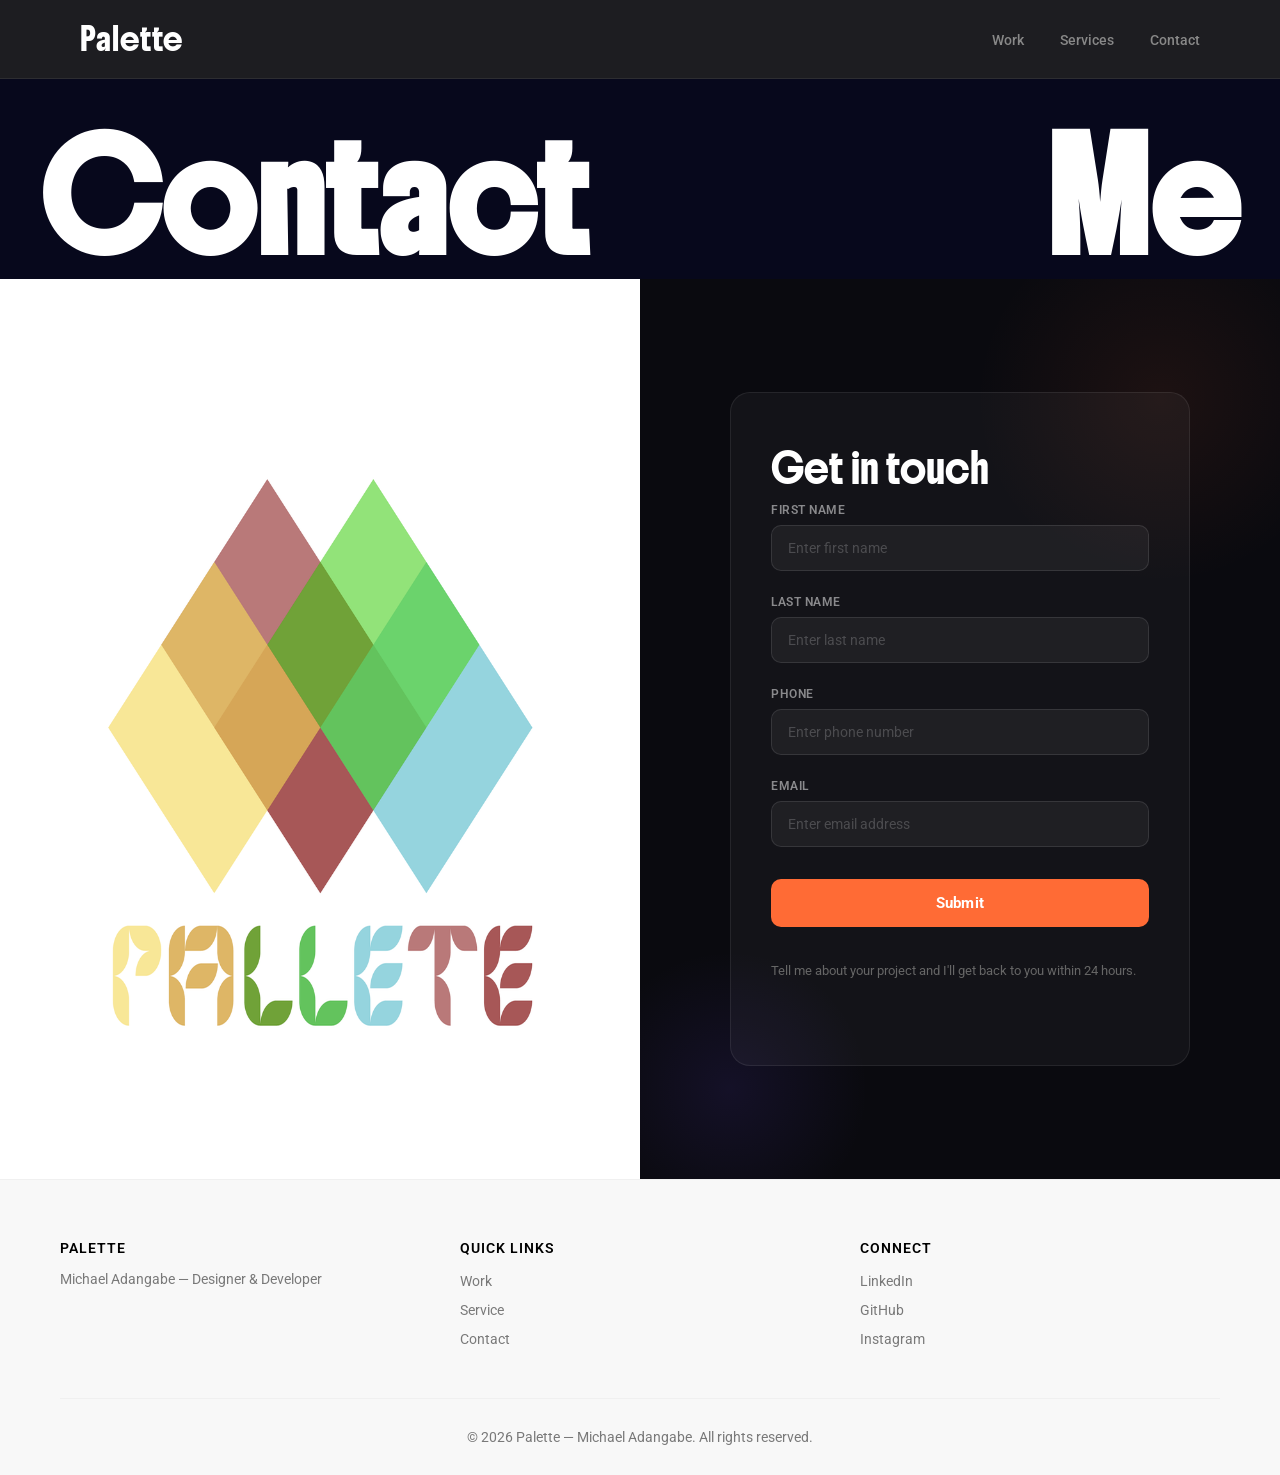
==== contact.html @ 30422c15 "web update 3" ====
<!DOCTYPE html>
<html lang="en">

<head>
    <meta charset="UTF-8">
    <meta name="viewport" content="width=device-width, initial-scale=1.0">
    <title>Contact — Palette</title>
    <meta name="description" content="Get in touch with Mick Adan (Palette) — Designer & Developer.">
    <link rel="stylesheet" href="contact.css">
    <link rel="preconnect" href="https://fonts.googleapis.com">
    <link rel="preconnect" href="https://fonts.gstatic.com" crossorigin>
    <link rel="preload" as="style"
        href="https://fonts.googleapis.com/css2?family=Boldonse&family=Roboto:ital,wght@0,100..900;1,100..900&display=swap"
        onload="this.onload=null;this.rel='stylesheet'">
        <noscript><link rel="stylesheet" href="https://fonts.googleapis.com/css2?family=Boldonse&family=Roboto:ital,wght@0,100..900;1,100..900&display=swap"></noscript>
</head>

<body>

    <!-- Navigation -->
    <nav class="navbar">
        <div class="nav-container">
            <a href="index.html" class="logo">Palette</a>

            <ul class="nav-menu" id="nav-menu">
                <li><a href="index.html">Work</a></li>
                <li><a href="service.html">Services</a></li>
                <li><a href="contact.html">Contact</a></li>
            </ul>

            <button class="nav-toggle" id="nav-toggle" aria-label="Toggle navigation menu" aria-expanded="false"
                aria-controls="nav-menu">
                <span class="bar"></span>
                <span class="bar"></span>
                <span class="bar"></span>
            </button>
        </div>
    </nav>

    <main>

    <div class="hero">
        <div>
            <h2>Contact</h2>
        </div>
        <div>
            <h2>Me</h2>
        </div>
    </div>

    <div class="parent">
        <div class="Image">
            <img src="images/pallete logo - Copy.png" alt="Palette logo" width="1000" height="714">
        </div>

        <div class="contact">

            <form name="contact" method="POST" class="fill-up-form" id="contact-form" data-netlify="true"
                netlify-honeypot="bot-field">
                <!-- Required so Netlify's build detects this form -->
                <input type="hidden" name="form-name" value="contact">

                <!-- Honeypot — hidden from real users, catches spam bots -->
                <p class="hidden-field">
                    <label>Don't fill this out if you're human: <input name="bot-field"></label>
                </p>

                <div class="fname form">
                    <label for="first-name">First name</label>
                    <input type="text" id="first-name" name="first-name" placeholder="Enter first name" required>
                </div>

                <div class="fname form">
                    <label for="last-name">Last name</label>
                    <input type="text" id="last-name" name="last-name" placeholder="Enter last name" required>
                </div>

                <div class="fname form">
                    <label for="phone">Phone</label>
                    <input type="tel" id="phone" name="phone" placeholder="Enter phone number" required>
                </div>

                <div class="fname form">
                    <label for="email">Email</label>
                    <input type="email" id="email" name="email" placeholder="Enter email address" required>
                </div>

                <button type="submit" id="submit-btn">Submit</button>

                <p class="form-message" id="form-message" role="status" aria-live="polite"></p>
            </form>

        </div>
    </div>

    </main>

    <!-- Footer -->
    <footer class="footer">
        <div class="container">
            <div class="footer-content">
                <div class="footer-section">
                    <h5>Palette</h5>
                    <p>Michael Adangabe — Designer & Developer</p>
                </div>
                <div class="footer-section">
                    <h5>Quick Links</h5>
                    <ul>
                        <li><a href="index.html">Work</a></li>
                        <li><a href="service.html">Service</a></li>
                        <li><a href="contact.html">Contact</a></li>
                    </ul>
                </div>
                <div class="footer-section">
                    <h5>Connect</h5>
                    <ul>
                        <li><a href="https://www.linkedin.com/in/michael-adangabe-973582401/" target="_blank"
                                rel="noopener noreferrer">LinkedIn</a></li>
                        <li><a href="https://github.com/michaeladan7-boot" target="_blank"
                                rel="noopener noreferrer">GitHub</a></li>
                        <li><a href="https://www.instagram.com/michael_adangabe7/" target="_blank"
                                rel="noopener noreferrer">Instagram</a></li>
                    </ul>
                </div>
            </div>
            <div class="footer-bottom">
                <p>&copy; <span id="year"></span> Palette — Michael Adangabe. All rights reserved.</p>
            </div>
        </div>
    </footer>

    <script src="script.js"></script>
</body>

</html>
---- contact.css ----
* {
    margin: 0;
    padding: 0;
    box-sizing: border-box;
}

html {
    scroll-behavior: smooth;
    overflow-x: hidden;
    width: 100%;
}

:root {
    --bg-primary: #0e0e12;
    --bg-secondary: #18181f;
    --bg-tertiary: #1c1c24;

    --orange: #cb7f38ea;
    --orange-light: #cb7f38ea;
    --orange-faint: #e7a567ea;
    --orange-border: #e9b27eea;

    --teal: #1D9E75;
    --teal-light: #5DCAA5;

    --coral: #D85A30;
    --coral-light: #F0997B;

    --text-secondary: rgb(255, 255, 255);
    --text-muted: rgba(213, 213, 213, 0.924);
    --text-black: rgb(0, 0, 0);

    --border: rgba(255, 255, 255, 0.08);
    --border-soft: rgba(255, 255, 255, 0.07);

    --cream: rgba(254, 249, 234, 0.95);

    --primary: #000000;
    --secondary: #ffffff;
    --accent: #ff6b35;
    --text-light: #797979;
    --border-light: #f0f0f0;
    --transition: all 0.3s ease;
}

body {
    min-height: 100vh;
    overflow-x: hidden;
    width: 100%;
    max-width: 100%;
    font-family: 'Inter', 'Roboto', sans-serif;
}

/* ================================
   NAVIGATION — matches main + service
   ================================ */

.navbar {
    position: sticky;
    top: 0;
    background: rgba(10, 10, 15, 0.92);
    backdrop-filter: blur(12px);
    border-bottom: 1px solid rgba(255, 255, 255, 0.07);
    z-index: 1000;
    padding: 18px 0;
}

.nav-container {
    max-width: 1200px;
    margin: 0 auto;
    padding: 0 40px;
    display: flex;
    justify-content: space-between;
    align-items: center;
    position: relative;
}

.logo {
    font-family: 'Boldonse', system-ui;
    font-size: 22px;
    color: #ffffff;
    text-decoration: none;
    letter-spacing: 1px;
}

.logo img {
    display: none;
}

.nav-menu {
    display: flex;
    list-style: none;
    gap: 36px;
}

.nav-menu a {
    text-decoration: none;
    color: #888;
    font-weight: 500;
    font-size: 14px;
    transition: var(--transition);
    position: relative;
}

.nav-menu a:hover {
    color: #fff;
}

.nav-menu a::after {
    content: '';
    position: absolute;
    bottom: -5px;
    left: 0;
    width: 0;
    height: 2px;
    background: var(--accent);
    transition: var(--transition);
}

.nav-menu a:hover::after {
    width: 100%;
}

.nav-cta {
    font-size: 13px;
    font-weight: 600;
    background: var(--accent);
    color: white;
    border: none;
    border-radius: 8px;
    padding: 9px 22px;
    cursor: pointer;
    text-decoration: none;
    transition: background 0.2s;
}

.nav-cta:hover {
    background: #ff5a20;
}

/* Hamburger toggle — hidden on desktop */
.nav-toggle {
    display: none;
    flex-direction: column;
    justify-content: center;
    gap: 5px;
    width: 32px;
    height: 32px;
    background: none;
    border: none;
    cursor: pointer;
    padding: 0;
    z-index: 1100;
}

.nav-toggle .bar {
    width: 100%;
    height: 2px;
    background: #ffffff;
    border-radius: 2px;
    transition: transform 0.3s ease, opacity 0.3s ease;
}

.nav-toggle.active .bar:nth-child(1) {
    transform: translateY(7px) rotate(45deg);
}

.nav-toggle.active .bar:nth-child(2) {
    opacity: 0;
}

.nav-toggle.active .bar:nth-child(3) {
    transform: translateY(-7px) rotate(-45deg);
}

/* ================================
   HERO
   ================================ */

.hero {
    width: 100%;
    min-height: 200px;
    display: flex;
    justify-content: space-between;
    align-items: flex-end;
    padding: 20px 40px;
    background-color: #07081c;
    backdrop-filter: blur(40px);
}

.hero h2 {
    font-size: clamp(2.5rem, 8vw, 8em);
    font-family: "Boldonse", system-ui;
    color: var(--text-secondary);
    text-transform: capitalize;
    margin-bottom: 10px;
    line-height: 1;
}

/* ================================
   PARENT SPLIT LAYOUT
   ================================ */

.parent {
    display: flex;
    min-height: 100vh;
    flex-wrap: wrap;
}

.Image {
    width: 50%;
    background-color: white;
    display: flex;
    justify-content: center;
    align-items: center;
    border-radius: 0 20px 0 0;
    overflow: hidden;
}

.Image img {
    width: 100%;
    display: block;
}

/* ================================
   CONTACT SIDE
   ================================ */

.contact {
    width: 50%;
    min-height: 100vh;
    background-color: #0a0a0f;
    display: flex;
    flex-direction: column;
    justify-content: center;
    align-items: center;
    padding: 60px 30px;
    position: relative;
    overflow: hidden;
}

.contact::before {
    content: '';
    position: absolute;
    top: -80px;
    right: -80px;
    width: 400px;
    height: 400px;
    background: radial-gradient(circle, rgba(255, 107, 53, 0.08) 0%, transparent 65%);
    pointer-events: none;
}

.contact::after {
    content: '';
    position: absolute;
    bottom: -60px;
    left: -60px;
    width: 300px;
    height: 300px;
    background: radial-gradient(circle, rgba(111, 76, 255, 0.1) 0%, transparent 65%);
    pointer-events: none;
}

/* ================================
   FORM
   ================================ */

.fill-up-form {
    width: 100%;
    max-width: 460px;
    display: flex;
    flex-direction: column;
    gap: 0;
    padding: 48px 40px;
    border-radius: 20px;
    background: rgba(255, 255, 255, 0.04);
    border: 1px solid rgba(255, 255, 255, 0.08);
    position: relative;
    z-index: 1;
}

.fill-up-form::before {
    content: 'Get in touch';
    display: block;
    font-family: 'Boldonse', system-ui;
    font-size: 28px;
    color: #ffffff;
    margin-bottom: 8px;
}

.fill-up-form::after {
    content: "Tell me about your project and I'll get back to you within 24 hours.";
    display: block;
    font-size: 13px;
    color: #666;
    line-height: 1.6;
    margin-bottom: 36px;
}

/* Honeypot field — invisible to real users, catches spam bots */
.hidden-field {
    position: absolute;
    left: -9999px;
    width: 1px;
    height: 1px;
    overflow: hidden;
}

.fname {
    display: flex;
    flex-direction: column;
    margin-bottom: 24px;
}

.fname label {
    display: block;
    font-weight: 600;
    font-size: 12px;
    margin-bottom: 8px;
    color: rgba(255, 255, 255, 0.5);
    font-family: 'Inter', 'Roboto', sans-serif;
    letter-spacing: 0.5px;
    text-transform: uppercase;
}

.fname input {
    width: 100%;
    padding: 14px 16px;
    background-color: rgba(255, 255, 255, 0.05);
    border: 1px solid rgba(255, 255, 255, 0.1);
    border-radius: 10px;
    font-size: 14px;
    font-family: 'Inter', 'Roboto', sans-serif;
    color: #ffffff;
    transition: border-color 0.2s ease, background-color 0.2s ease, box-shadow 0.2s ease;
}

.fname input::placeholder {
    color: rgba(255, 255, 255, 0.2);
}

.fname input:focus {
    outline: none;
    border-color: rgba(255, 107, 53, 0.6);
    background-color: rgba(255, 107, 53, 0.05);
    box-shadow: 0 0 0 3px rgba(255, 107, 53, 0.1);
}

.fname input:invalid:not(:placeholder-shown) {
    border-color: rgba(216, 90, 48, 0.6);
}

.fill-up-form button[type="submit"] {
    border: none;
    padding: 15px 28px;
    font-size: 15px;
    border-radius: 10px;
    cursor: pointer;
    transition: all 0.3s ease;
    background: var(--accent);
    color: white;
    font-weight: 700;
    font-family: 'Inter', 'Roboto', sans-serif;
    margin-top: 8px;
    width: 100%;
    letter-spacing: 0.3px;
}

.fill-up-form button[type="submit"]:hover {
    background: #ff5a20;
    transform: translateY(-2px);
    box-shadow: 0 8px 24px rgba(255, 107, 53, 0.3);
}

.fill-up-form button[type="submit"]:active {
    transform: translateY(0);
}

.fill-up-form button[type="submit"]:disabled {
    opacity: 0.6;
    cursor: not-allowed;
    transform: none;
    box-shadow: none;
}

.form-message {
    margin-top: 16px;
    font-size: 13px;
    text-align: center;
    line-height: 1.6;
    min-height: 18px;
}

.form-message.success {
    color: var(--teal-light);
}

.form-message.error {
    color: var(--coral-light);
}

/* ================================
   FOOTER — matches main + service
   ================================ */

.footer {
    background: #f8f8f8;
    padding: 60px 20px 30px;
    border-top: 1px solid var(--border-light);
}

.container {
    max-width: 1200px;
    margin: 0 auto;
    padding: 0 20px;
}

.footer-content {
    display: grid;
    grid-template-columns: repeat(auto-fit, minmax(200px, 1fr));
    gap: 40px;
    margin-bottom: 40px;
}

.footer-section h5 {
    font-size: 14px;
    font-weight: 600;
    color: var(--primary);
    text-transform: uppercase;
    margin-bottom: 15px;
    letter-spacing: 1px;
}

.footer-section p {
    color: var(--text-light);
    font-size: 14px;
}

.footer-section ul {
    list-style: none;
}

.footer-section ul li {
    margin-bottom: 10px;
}

.footer-section a {
    color: var(--text-light);
    text-decoration: none;
    font-size: 14px;
    transition: var(--transition);
}

.footer-section a:hover {
    color: var(--accent);
}

.footer-bottom {
    text-align: center;
    padding-top: 30px;
    border-top: 1px solid var(--border-light);
    color: var(--text-light);
    font-size: 14px;
}

/* ================================
   RESPONSIVE
   ================================ */

@media (max-width: 900px) {
    .contact {
        padding: 50px 24px;
    }

    .hero {
        padding: 20px 24px;
    }
}

@media (max-width: 768px) {
    .nav-toggle {
        display: flex;
    }

    .nav-menu {
        position: fixed;
        top: 0;
        right: -100%;
        height: 100vh;
        width: min(78vw, 320px);
        background: rgba(10, 10, 15, 0.98);
        backdrop-filter: blur(12px);
        flex-direction: column;
        justify-content: center;
        align-items: flex-start;
        gap: 28px;
        padding: 40px;
        transition: right 0.35s ease;
        z-index: 1050;
    }

    .nav-menu.active {
        right: 0;
    }

    .nav-menu a {
        font-size: 18px;
    }

    .nav-overlay {
        display: none;
        position: fixed;
        inset: 0;
        background: rgba(0, 0, 0, 0.5);
        z-index: 1040;
    }

    .nav-overlay.active {
        display: block;
    }

    .parent {
        flex-direction: column;
    }

    .Image,
    .contact {
        width: 100%;
    }

    .Image {
        height: 260px;
    }

    .Image img {
        height: 100%;
        object-fit: contain;
        padding: 30px;
    }

    .contact {
        min-height: auto;
        padding: 40px 20px 60px;
    }

    .fill-up-form {
        padding: 32px 24px;
    }

    .hero {
        flex-direction: column;
        align-items: flex-start;
    }
}

@media (max-width: 480px) {
    .fill-up-form::before {
        font-size: 22px;
    }

    .fname input {
        font-size: 16px;
    }

    .nav-container {
        padding: 0 20px;
    }

    .logo {
        font-size: 18px;
    }

    .Image {
        height: 200px;
    }
}

@media (prefers-reduced-motion: reduce) {
    * {
        animation-duration: 0.01ms !important;
        animation-iteration-count: 1 !important;
        transition-duration: 0.01ms !important;
        scroll-behavior: auto !important;
    }
}
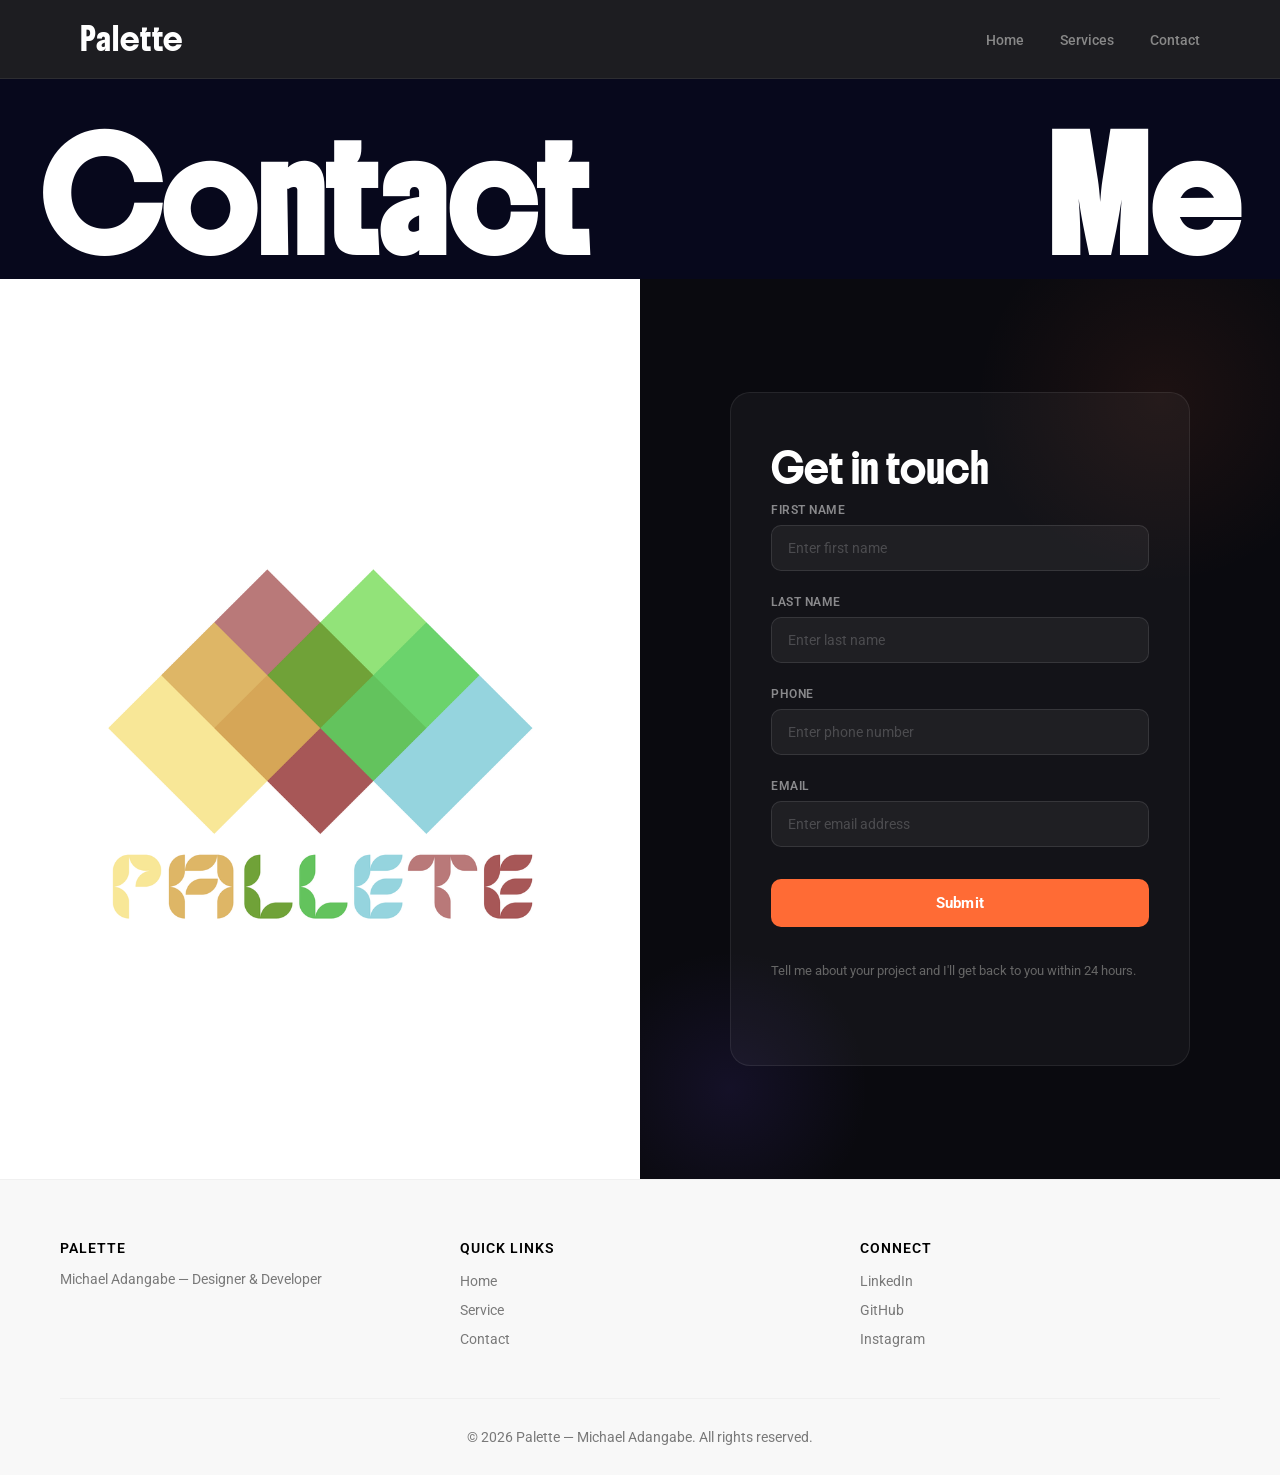
==== commit 41a9f0f3: "Update" ====
--- a/contact.html
+++ b/contact.html
@@ -23,7 +23,7 @@
             <a href="index.html" class="logo">Palette</a>
 
             <ul class="nav-menu" id="nav-menu">
-                <li><a href="index.html">Work</a></li>
+                <li><a href="index.html">Home</a></li>
                 <li><a href="service.html">Services</a></li>
                 <li><a href="contact.html">Contact</a></li>
             </ul>
@@ -50,7 +50,7 @@
 
     <div class="parent">
         <div class="Image">
-            <img src="images/pallete logo - Copy.png" alt="Palette logo" width="1000" height="714">
+            <img src="images/pallete logo - Copy.png" alt="Palette logo">
         </div>
 
         <div class="contact">
@@ -106,7 +106,7 @@
                 <div class="footer-section">
                     <h5>Quick Links</h5>
                     <ul>
-                        <li><a href="index.html">Work</a></li>
+                        <li><a href="index.html">Home</a></li>
                         <li><a href="service.html">Service</a></li>
                         <li><a href="contact.html">Contact</a></li>
                     </ul>
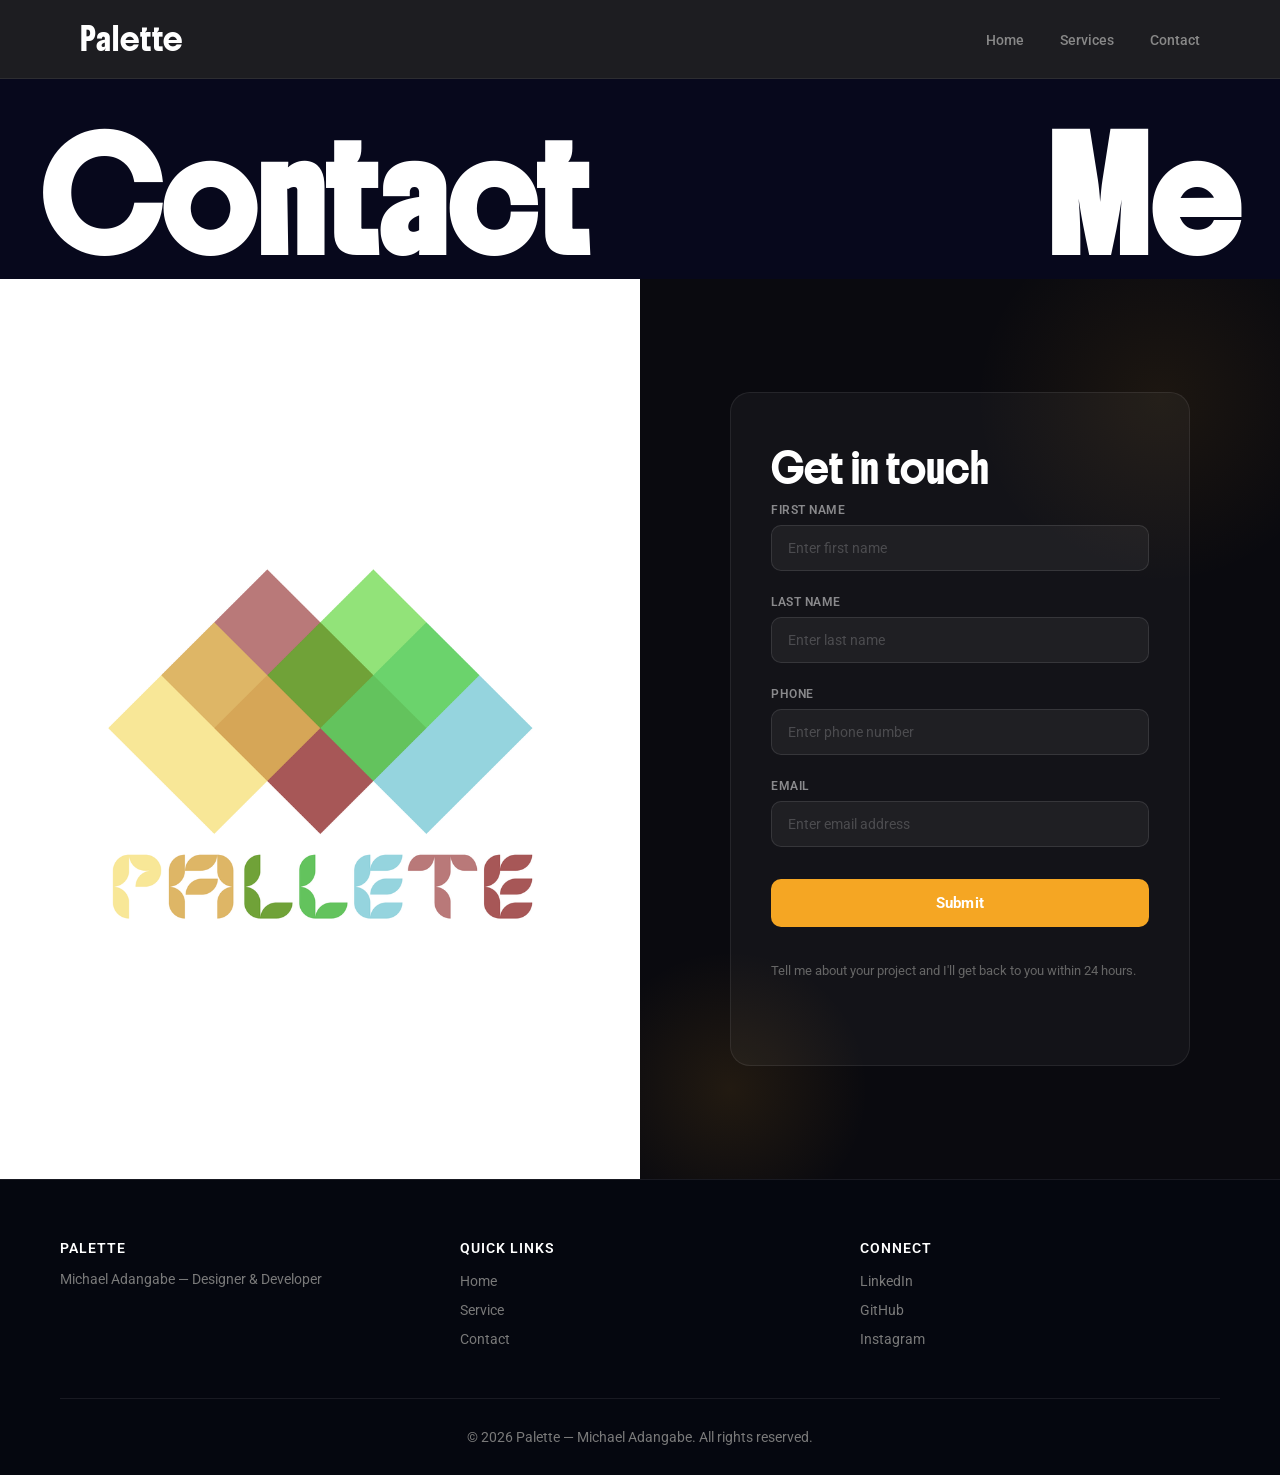
==== commit 7afe46e5: "Change Update" ====
--- a/contact.html
+++ b/contact.html
@@ -7,6 +7,7 @@
     <title>Contact — Palette</title>
     <meta name="description" content="Get in touch with Mick Adan (Palette) — Designer & Developer.">
     <link rel="stylesheet" href="contact.css">
+    <link rel="stylesheet" href="animations.css">
     <link rel="preconnect" href="https://fonts.googleapis.com">
     <link rel="preconnect" href="https://fonts.gstatic.com" crossorigin>
     <link rel="preload" as="style"
@@ -41,19 +42,19 @@
 
     <div class="hero">
         <div>
-            <h2>Contact</h2>
+            <h2 class="load-in load-d1">Contact</h2>
         </div>
         <div>
-            <h2>Me</h2>
+            <h2 class="load-in load-d2">Me</h2>
         </div>
     </div>
 
     <div class="parent">
-        <div class="Image">
+        <div class="Image reveal">
             <img src="images/pallete logo - Copy.png" alt="Palette logo">
         </div>
 
-        <div class="contact">
+        <div class="contact reveal reveal-d1">
 
             <form name="contact" method="POST" class="fill-up-form" id="contact-form" data-netlify="true"
                 netlify-honeypot="bot-field">
--- a/contact.css
+++ b/contact.css
@@ -37,7 +37,8 @@
 
     --primary: #000000;
     --secondary: #ffffff;
-    --accent: #ff6b35;
+    --accent: #f5a623;
+    --accent-light: #ffc857;
     --text-light: #797979;
     --border-light: #f0f0f0;
     --transition: all 0.3s ease;
@@ -135,7 +136,7 @@
 }
 
 .nav-cta:hover {
-    background: #ff5a20;
+    background: #e8940f;
 }
 
 /* Hamburger toggle — hidden on desktop */
@@ -246,7 +247,7 @@
     right: -80px;
     width: 400px;
     height: 400px;
-    background: radial-gradient(circle, rgba(255, 107, 53, 0.08) 0%, transparent 65%);
+    background: radial-gradient(circle, rgba(245, 166, 35, 0.08) 0%, transparent 65%);
     pointer-events: none;
 }
 
@@ -257,7 +258,7 @@
     left: -60px;
     width: 300px;
     height: 300px;
-    background: radial-gradient(circle, rgba(111, 76, 255, 0.1) 0%, transparent 65%);
+    background: radial-gradient(circle, rgba(245, 166, 35, 0.1) 0%, transparent 65%);
     pointer-events: none;
 }
 
@@ -341,9 +342,9 @@
 
 .fname input:focus {
     outline: none;
-    border-color: rgba(255, 107, 53, 0.6);
-    background-color: rgba(255, 107, 53, 0.05);
-    box-shadow: 0 0 0 3px rgba(255, 107, 53, 0.1);
+    border-color: rgba(245, 166, 35, 0.6);
+    background-color: rgba(245, 166, 35, 0.05);
+    box-shadow: 0 0 0 3px rgba(245, 166, 35, 0.1);
 }
 
 .fname input:invalid:not(:placeholder-shown) {
@@ -367,9 +368,9 @@
 }
 
 .fill-up-form button[type="submit"]:hover {
-    background: #ff5a20;
+    background: #e8940f;
     transform: translateY(-2px);
-    box-shadow: 0 8px 24px rgba(255, 107, 53, 0.3);
+    box-shadow: 0 8px 24px rgba(245, 166, 35, 0.3);
 }
 
 .fill-up-form button[type="submit"]:active {
@@ -404,9 +405,9 @@
    ================================ */
 
 .footer {
-    background: #f8f8f8;
+    background: #05070f;
     padding: 60px 20px 30px;
-    border-top: 1px solid var(--border-light);
+    border-top: 1px solid rgba(255, 255, 255, 0.08);
 }
 
 .container {
@@ -425,7 +426,7 @@
 .footer-section h5 {
     font-size: 14px;
     font-weight: 600;
-    color: var(--primary);
+    color: #ffffff;
     text-transform: uppercase;
     margin-bottom: 15px;
     letter-spacing: 1px;
@@ -458,7 +459,7 @@
 .footer-bottom {
     text-align: center;
     padding-top: 30px;
-    border-top: 1px solid var(--border-light);
+    border-top: 1px solid rgba(255, 255, 255, 0.08);
     color: var(--text-light);
     font-size: 14px;
 }
--- a/animations.css
+++ b/animations.css
@@ -0,0 +1,66 @@
+/* ================================
+   PALETTE — SHARED ANIMATIONS
+   Linked on every page. Keeps the
+   fade-up + hover motion language
+   consistent site-wide.
+   ================================ */
+
+/* ---------- Scroll fade-up ---------- */
+.reveal {
+    opacity: 0;
+    transform: translateY(28px);
+    transition: opacity .7s cubic-bezier(.16, 1, .3, 1),
+                transform .7s cubic-bezier(.16, 1, .3, 1),
+                border-color .3s ease,
+                box-shadow .3s ease,
+                background .3s ease,
+                background-color .3s ease;
+}
+
+.reveal.in-view {
+    opacity: 1;
+    transform: translateY(0);
+}
+
+/* Stagger helpers — add alongside .reveal so grouped items
+   (cards, grid items) don't all fade in at the exact same instant */
+.reveal-d1 { transition-delay: .08s; }
+.reveal-d2 { transition-delay: .16s; }
+.reveal-d3 { transition-delay: .24s; }
+.reveal-d4 { transition-delay: .32s; }
+.reveal-d5 { transition-delay: .40s; }
+.reveal-d6 { transition-delay: .48s; }
+
+/* ---------- Page-load intro (hero content) ---------- */
+@keyframes fade-up-in {
+    from { opacity: 0; transform: translateY(22px); }
+    to   { opacity: 1; transform: translateY(0); }
+}
+
+.load-in {
+    animation: fade-up-in .8s cubic-bezier(.16, 1, .3, 1) both;
+}
+
+.load-d1 { animation-delay: .1s; }
+.load-d2 { animation-delay: .22s; }
+.load-d3 { animation-delay: .34s; }
+.load-d4 { animation-delay: .46s; }
+
+/* ---------- Gentle idle float, used by hero visual + badges ---------- */
+@keyframes float-bob {
+    0%, 100% { transform: translateY(0); }
+    50%      { transform: translateY(-10px); }
+}
+
+.float {
+    animation: float-bob 5s ease-in-out infinite;
+}
+
+@media (prefers-reduced-motion: reduce) {
+    .reveal, .load-in, .float {
+        animation: none !important;
+        transition: none !important;
+        opacity: 1 !important;
+        transform: none !important;
+    }
+}
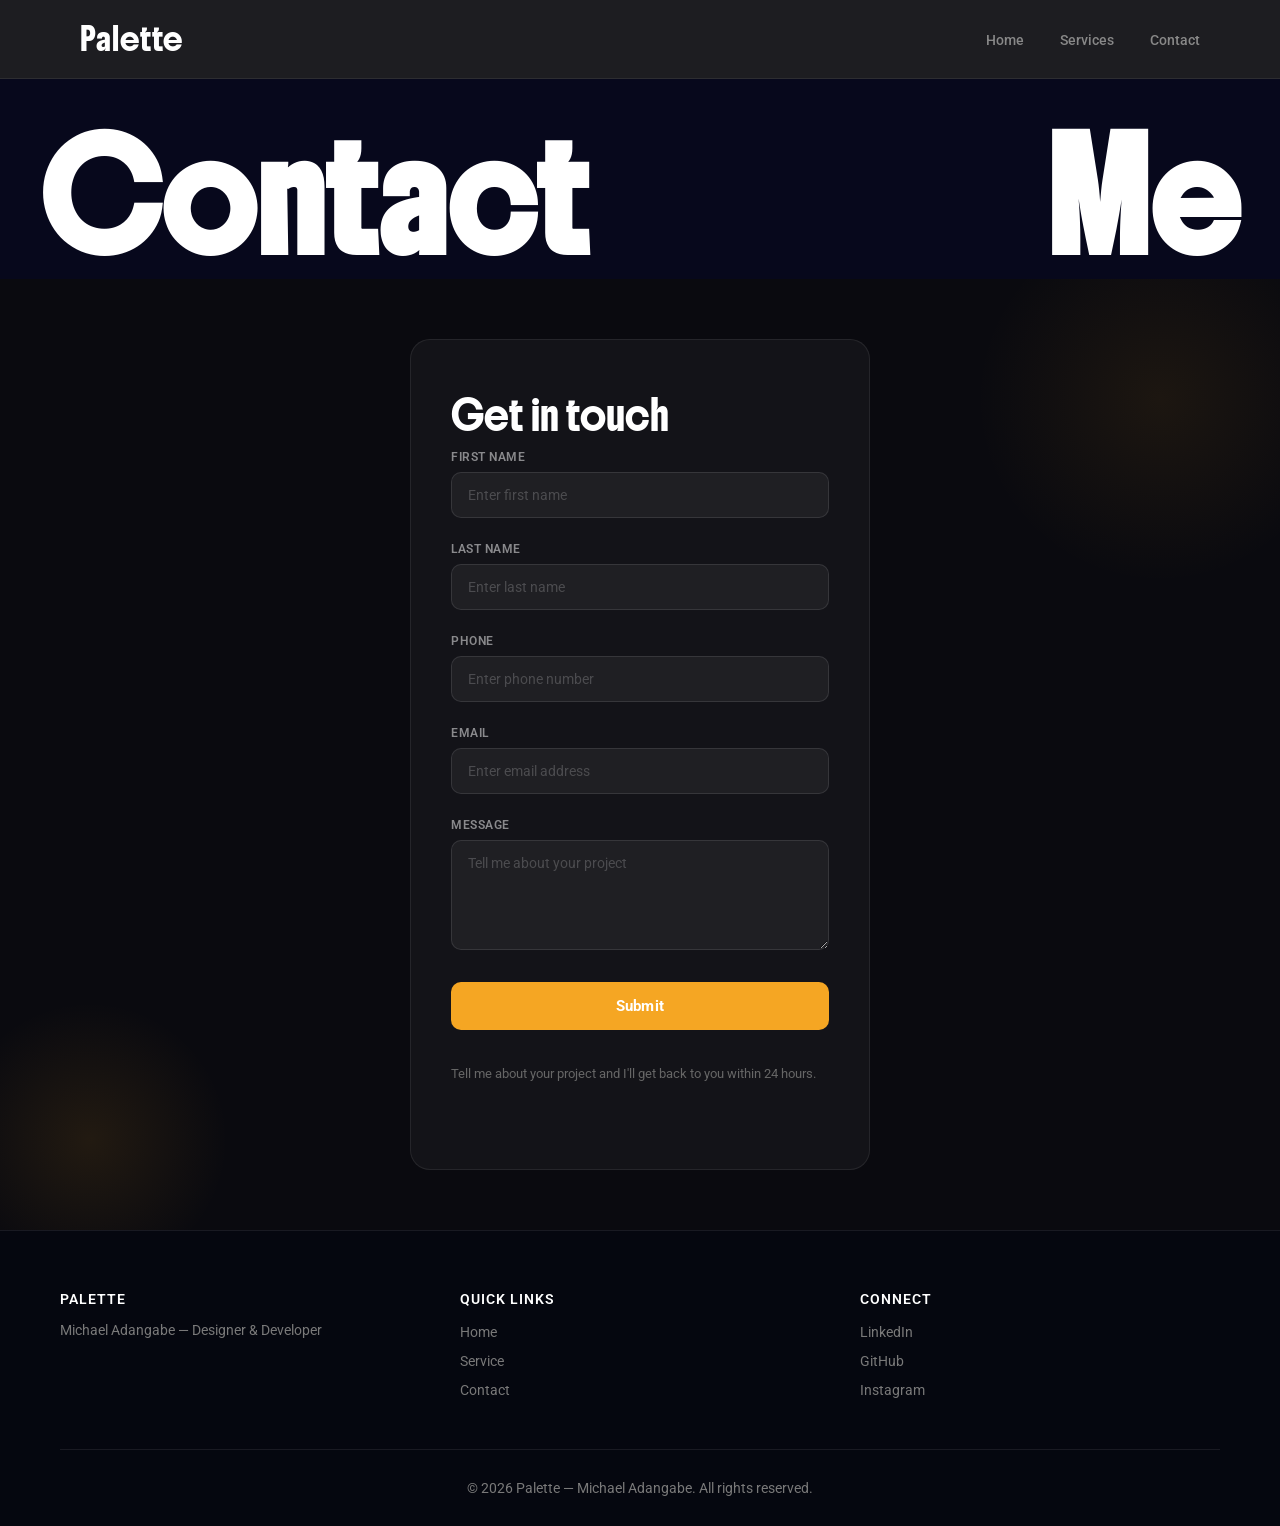
==== commit 7e629fd5: "first web deploy update" ====
--- a/contact.html
+++ b/contact.html
@@ -50,10 +50,6 @@
     </div>
 
     <div class="parent">
-        <div class="Image reveal">
-            <img src="images/pallete logo - Copy.png" alt="Palette logo">
-        </div>
-
         <div class="contact reveal reveal-d1">
 
             <form name="contact" method="POST" class="fill-up-form" id="contact-form" data-netlify="true"
@@ -84,6 +80,11 @@
                 <div class="fname form">
                     <label for="email">Email</label>
                     <input type="email" id="email" name="email" placeholder="Enter email address" required>
+                </div>
+
+                <div class="fname form">
+                    <label for="message">Message</label>
+                    <textarea id="message" name="message" placeholder="Tell me about your project" rows="5" required></textarea>
                 </div>
 
                 <button type="submit" id="submit-btn">Submit</button>
--- a/contact.css
+++ b/contact.css
@@ -208,27 +208,12 @@
     flex-wrap: wrap;
 }
 
-.Image {
-    width: 50%;
-    background-color: white;
-    display: flex;
-    justify-content: center;
-    align-items: center;
-    border-radius: 0 20px 0 0;
-    overflow: hidden;
-}
-
-.Image img {
-    width: 100%;
-    display: block;
-}
-
 /* ================================
    CONTACT SIDE
    ================================ */
 
 .contact {
-    width: 50%;
+    width: 100%;
     min-height: 100vh;
     background-color: #0a0a0f;
     display: flex;
@@ -324,7 +309,8 @@
     text-transform: uppercase;
 }
 
-.fname input {
+.fname input,
+.fname textarea {
     width: 100%;
     padding: 14px 16px;
     background-color: rgba(255, 255, 255, 0.05);
@@ -334,20 +320,24 @@
     font-family: 'Inter', 'Roboto', sans-serif;
     color: #ffffff;
     transition: border-color 0.2s ease, background-color 0.2s ease, box-shadow 0.2s ease;
-}
-
-.fname input::placeholder {
+    resize: vertical;
+}
+
+.fname input::placeholder,
+.fname textarea::placeholder {
     color: rgba(255, 255, 255, 0.2);
 }
 
-.fname input:focus {
+.fname input:focus,
+.fname textarea:focus {
     outline: none;
     border-color: rgba(245, 166, 35, 0.6);
     background-color: rgba(245, 166, 35, 0.05);
     box-shadow: 0 0 0 3px rgba(245, 166, 35, 0.1);
 }
 
-.fname input:invalid:not(:placeholder-shown) {
+.fname input:invalid:not(:placeholder-shown),
+.fname textarea:invalid:not(:placeholder-shown) {
     border-color: rgba(216, 90, 48, 0.6);
 }
 
@@ -524,20 +514,6 @@
         flex-direction: column;
     }
 
-    .Image,
-    .contact {
-        width: 100%;
-    }
-
-    .Image {
-        height: 260px;
-    }
-
-    .Image img {
-        height: 100%;
-        object-fit: contain;
-        padding: 30px;
-    }
 
     .contact {
         min-height: auto;
@@ -569,10 +545,6 @@
 
     .logo {
         font-size: 18px;
-    }
-
-    .Image {
-        height: 200px;
     }
 }
 
@@ -583,4 +555,4 @@
         transition-duration: 0.01ms !important;
         scroll-behavior: auto !important;
     }
-}+}
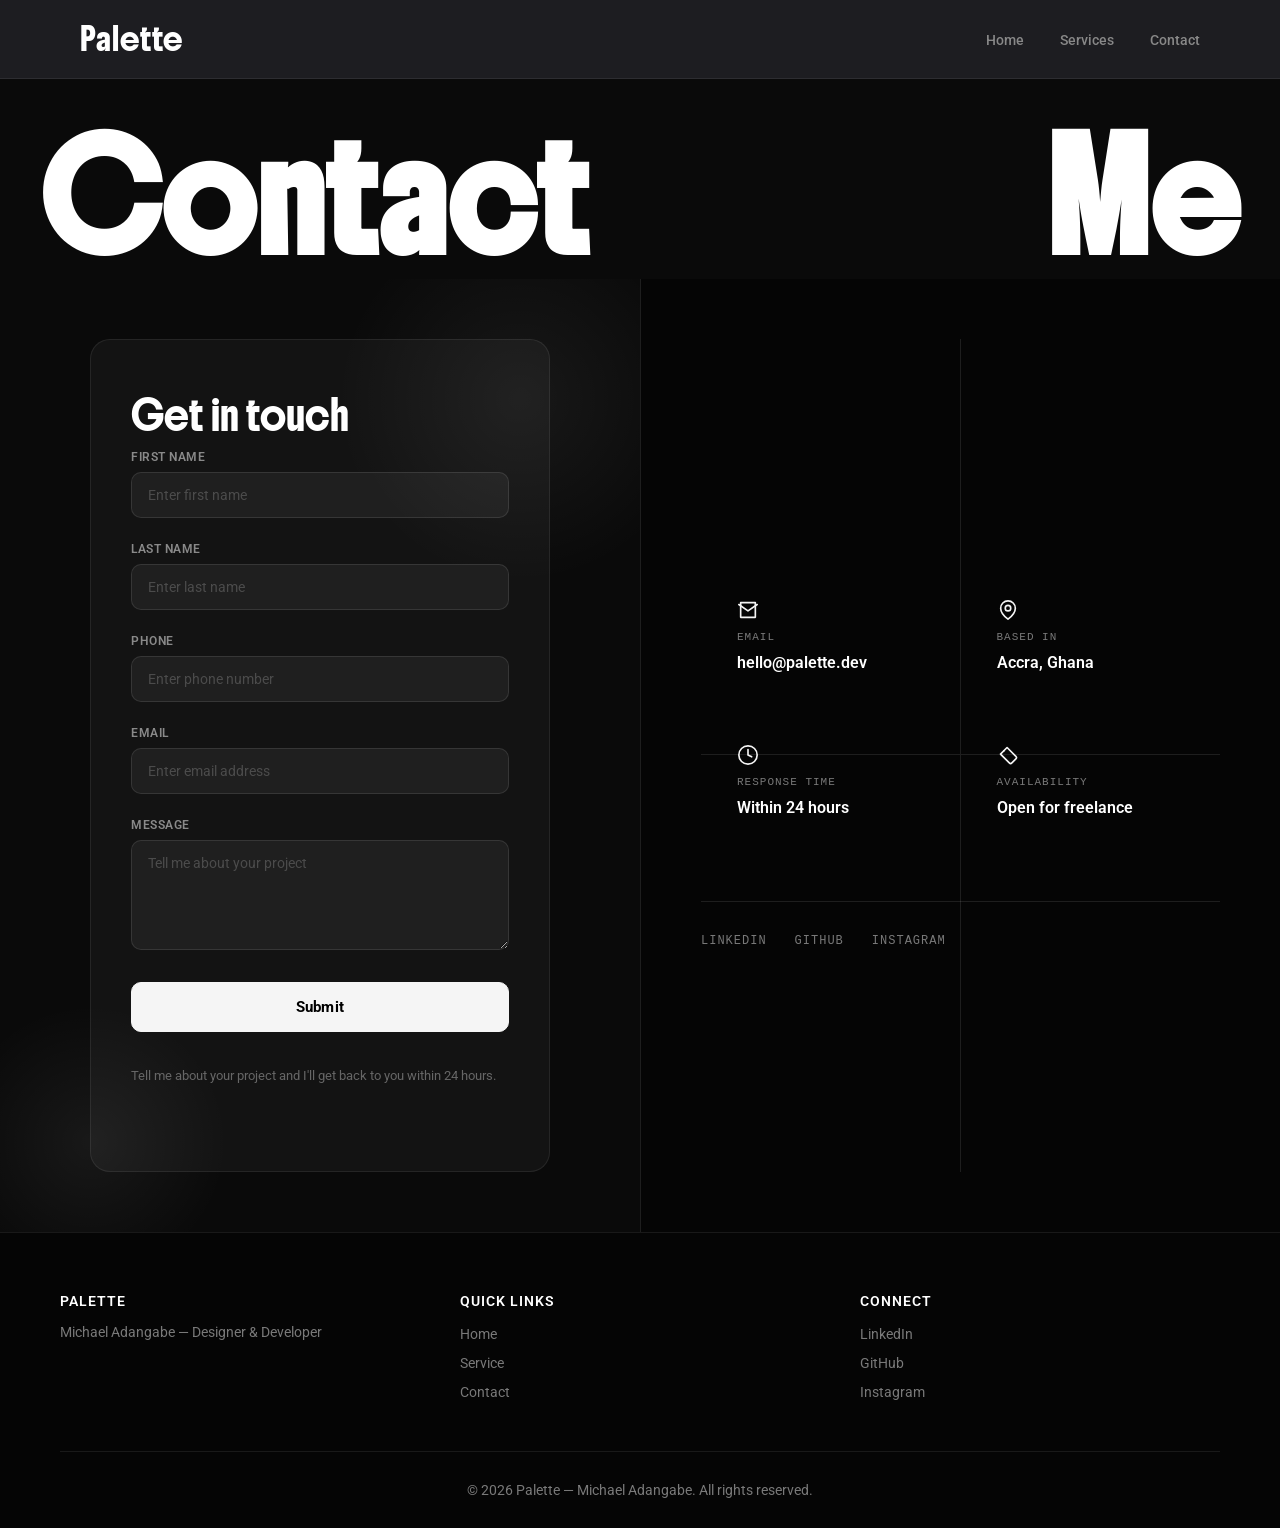
==== commit 5379c5a0: "black and white ui update" ====
--- a/contact.html
+++ b/contact.html
@@ -93,7 +93,57 @@
             </form>
 
         </div>
+
+        <!-- Info side — grid-lined panel matching the About section on the
+             home page, so the same visual signature carries across pages. -->
+        <div class="contact-info reveal reveal-d2">
+            <div class="info-grid-lines">
+                <div></div><div></div>
+                <div></div><div></div>
+            </div>
+            <div class="info-grid-content">
+                <a href="mailto:hello@palette.dev" class="info-item">
+                    <svg width="22" height="22" viewBox="0 0 24 24" fill="none" stroke="currentColor" stroke-width="1.8" stroke-linecap="round" stroke-linejoin="round">
+                        <path d="M4 4h16v16H4z"></path>
+                        <path d="m22 6-10 7L2 6"></path>
+                    </svg>
+                    <span class="info-label">Email</span>
+                    <span class="info-value">hello@palette.dev</span>
+                </a>
+                <div class="info-item">
+                    <svg width="22" height="22" viewBox="0 0 24 24" fill="none" stroke="currentColor" stroke-width="1.8" stroke-linecap="round" stroke-linejoin="round">
+                        <path d="M20 10c0 6-8 12-8 12s-8-6-8-12a8 8 0 0 1 16 0z"></path>
+                        <circle cx="12" cy="10" r="3"></circle>
+                    </svg>
+                    <span class="info-label">Based In</span>
+                    <span class="info-value">Accra, Ghana</span>
+                </div>
+                <div class="info-item">
+                    <svg width="22" height="22" viewBox="0 0 24 24" fill="none" stroke="currentColor" stroke-width="1.8" stroke-linecap="round" stroke-linejoin="round">
+                        <circle cx="12" cy="12" r="10"></circle>
+                        <polyline points="12 6 12 12 16 14"></polyline>
+                    </svg>
+                    <span class="info-label">Response Time</span>
+                    <span class="info-value">Within 24 hours</span>
+                </div>
+                <div class="info-item">
+                    <svg width="22" height="22" viewBox="0 0 24 24" fill="none" stroke="currentColor" stroke-width="1.8" stroke-linecap="round" stroke-linejoin="round">
+                        <path d="M20.59 13.41 11 3.83 3.83 11 13.41 20.59a2 2 0 0 0 2.82 0l4.36-4.36a2 2 0 0 0 0-2.82z"></path>
+                        <line x1="7.5" y1="7.5" x2="7.51" y2="7.5"></line>
+                    </svg>
+                    <span class="info-label">Availability</span>
+                    <span class="info-value">Open for freelance</span>
+                </div>
+            </div>
+
+            <div class="info-connect">
+                <a href="https://www.linkedin.com/in/michael-adangabe-973582401/" target="_blank" rel="noopener noreferrer">LinkedIn</a>
+                <a href="https://github.com/michaeladan7-boot" target="_blank" rel="noopener noreferrer">GitHub</a>
+                <a href="https://www.instagram.com/michael_adangabe7/" target="_blank" rel="noopener noreferrer">Instagram</a>
+            </div>
+        </div>
     </div>
+
 
     </main>
 
--- a/contact.css
+++ b/contact.css
@@ -11,9 +11,9 @@
 }
 
 :root {
-    --bg-primary: #0e0e12;
-    --bg-secondary: #18181f;
-    --bg-tertiary: #1c1c24;
+    --bg-primary: #0a0a0a;
+    --bg-secondary: #141414;
+    --bg-tertiary: #141414;
 
     --orange: #cb7f38ea;
     --orange-light: #cb7f38ea;
@@ -37,8 +37,8 @@
 
     --primary: #000000;
     --secondary: #ffffff;
-    --accent: #f5a623;
-    --accent-light: #ffc857;
+    --accent: #f5f5f5;
+    --accent-light: #b8b8b8;
     --text-light: #797979;
     --border-light: #f0f0f0;
     --transition: all 0.3s ease;
@@ -62,7 +62,7 @@
     background: rgba(10, 10, 15, 0.92);
     backdrop-filter: blur(12px);
     border-bottom: 1px solid rgba(255, 255, 255, 0.07);
-    z-index: 1000;
+    z-index: 2000;
     padding: 18px 0;
 }
 
@@ -126,9 +126,9 @@
     font-size: 13px;
     font-weight: 600;
     background: var(--accent);
-    color: white;
-    border: none;
-    border-radius: 8px;
+    color: #000000;
+    border: 1px solid var(--accent);
+    border-radius: 4px;
     padding: 9px 22px;
     cursor: pointer;
     text-decoration: none;
@@ -136,7 +136,8 @@
 }
 
 .nav-cta:hover {
-    background: #e8940f;
+    background: transparent;
+    color: var(--accent);
 }
 
 /* Hamburger toggle — hidden on desktop */
@@ -185,7 +186,7 @@
     justify-content: space-between;
     align-items: flex-end;
     padding: 20px 40px;
-    background-color: #07081c;
+    background-color: #0a0a0a;
     backdrop-filter: blur(40px);
 }
 
@@ -199,23 +200,24 @@
 }
 
 /* ================================
-   PARENT SPLIT LAYOUT
+   PARENT SPLIT LAYOUT — form left,
+   info panel right, side-by-side.
    ================================ */
 
 .parent {
-    display: flex;
+    display: grid;
+    grid-template-columns: 1fr 1fr;
     min-height: 100vh;
-    flex-wrap: wrap;
-}
-
-/* ================================
-   CONTACT SIDE
+}
+
+/* ================================
+   CONTACT SIDE (form)
    ================================ */
 
 .contact {
     width: 100%;
     min-height: 100vh;
-    background-color: #0a0a0f;
+    background-color: #0a0a0a;
     display: flex;
     flex-direction: column;
     justify-content: center;
@@ -232,7 +234,7 @@
     right: -80px;
     width: 400px;
     height: 400px;
-    background: radial-gradient(circle, rgba(245, 166, 35, 0.08) 0%, transparent 65%);
+    background: radial-gradient(circle, rgba(255, 255, 255, 0.06) 0%, transparent 65%);
     pointer-events: none;
 }
 
@@ -243,8 +245,112 @@
     left: -60px;
     width: 300px;
     height: 300px;
-    background: radial-gradient(circle, rgba(245, 166, 35, 0.1) 0%, transparent 65%);
+    background: radial-gradient(circle, rgba(255, 255, 255, 0.06) 0%, transparent 65%);
     pointer-events: none;
+}
+
+/* ================================
+   INFO SIDE — grid-lined panel,
+   same visual language as the
+   home page About section.
+   ================================ */
+
+.contact-info {
+    width: 100%;
+    min-height: 100vh;
+    background-color: #050505;
+    border-left: 1px solid rgba(255, 255, 255, 0.1);
+    display: flex;
+    flex-direction: column;
+    justify-content: center;
+    padding: 60px;
+    position: relative;
+}
+
+.info-grid-lines {
+    position: absolute;
+    inset: 60px;
+    display: grid;
+    grid-template-columns: repeat(2, 1fr);
+    grid-template-rows: repeat(2, 1fr);
+    pointer-events: none;
+}
+
+.info-grid-lines div {
+    border-right: 1px solid rgba(255, 255, 255, 0.1);
+    border-bottom: 1px solid rgba(255, 255, 255, 0.1);
+}
+
+.info-grid-lines div:nth-child(2n) {
+    border-right: none;
+}
+
+.info-grid-lines div:nth-child(n+3) {
+    border-bottom: none;
+}
+
+.info-grid-content {
+    display: grid;
+    grid-template-columns: repeat(2, 1fr);
+    grid-template-rows: repeat(2, 1fr);
+    position: relative;
+    z-index: 1;
+}
+
+.info-item {
+    display: flex;
+    flex-direction: column;
+    gap: 10px;
+    padding: 36px;
+    text-decoration: none;
+    color: inherit;
+    transition: var(--transition);
+}
+
+a.info-item:hover {
+    background: rgba(255, 255, 255, 0.03);
+}
+
+.info-item svg {
+    color: var(--accent);
+}
+
+.info-label {
+    font-family: 'Courier New', monospace;
+    font-size: 11px;
+    letter-spacing: 1px;
+    text-transform: uppercase;
+    color: var(--text-light);
+}
+
+.info-value {
+    font-size: 16px;
+    font-weight: 600;
+    color: #ffffff;
+}
+
+.info-connect {
+    display: flex;
+    gap: 28px;
+    margin-top: 48px;
+    padding-top: 32px;
+    border-top: 1px solid rgba(255, 255, 255, 0.1);
+    position: relative;
+    z-index: 1;
+}
+
+.info-connect a {
+    font-family: 'Courier New', monospace;
+    font-size: 12px;
+    letter-spacing: 1px;
+    text-transform: uppercase;
+    color: var(--text-light);
+    text-decoration: none;
+    transition: var(--transition);
+}
+
+.info-connect a:hover {
+    color: var(--accent);
 }
 
 /* ================================
@@ -331,9 +437,9 @@
 .fname input:focus,
 .fname textarea:focus {
     outline: none;
-    border-color: rgba(245, 166, 35, 0.6);
-    background-color: rgba(245, 166, 35, 0.05);
-    box-shadow: 0 0 0 3px rgba(245, 166, 35, 0.1);
+    border-color: rgba(255, 255, 255, 0.6);
+    background-color: rgba(255, 255, 255, 0.05);
+    box-shadow: 0 0 0 3px rgba(255, 255, 255, 0.1);
 }
 
 .fname input:invalid:not(:placeholder-shown),
@@ -349,7 +455,8 @@
     cursor: pointer;
     transition: all 0.3s ease;
     background: var(--accent);
-    color: white;
+    color: #000000;
+    border: 1px solid var(--accent);
     font-weight: 700;
     font-family: 'Inter', 'Roboto', sans-serif;
     margin-top: 8px;
@@ -358,9 +465,10 @@
 }
 
 .fill-up-form button[type="submit"]:hover {
-    background: #e8940f;
+    background: transparent;
+    color: var(--accent);
     transform: translateY(-2px);
-    box-shadow: 0 8px 24px rgba(245, 166, 35, 0.3);
+    box-shadow: 0 8px 24px rgba(255, 255, 255, 0.3);
 }
 
 .fill-up-form button[type="submit"]:active {
@@ -395,7 +503,7 @@
    ================================ */
 
 .footer {
-    background: #05070f;
+    background: #050505;
     padding: 60px 20px 30px;
     border-top: 1px solid rgba(255, 255, 255, 0.08);
 }
@@ -511,7 +619,18 @@
     }
 
     .parent {
-        flex-direction: column;
+        grid-template-columns: 1fr;
+    }
+
+    .contact-info {
+        min-height: auto;
+        padding: 50px 24px;
+        border-left: none;
+        border-top: 1px solid rgba(255, 255, 255, 0.1);
+    }
+
+    .info-grid-lines {
+        inset: 24px;
     }
 
 
@@ -545,6 +664,26 @@
 
     .logo {
         font-size: 18px;
+    }
+
+    .info-grid-lines,
+    .info-grid-content {
+        grid-template-columns: 1fr;
+        grid-template-rows: auto;
+    }
+
+    .info-grid-lines div {
+        border-right: none;
+        border-bottom: 1px solid rgba(255, 255, 255, 0.1);
+    }
+
+    .info-grid-lines div:last-child {
+        border-bottom: none;
+    }
+
+    .info-connect {
+        flex-wrap: wrap;
+        gap: 16px 24px;
     }
 }
 
--- a/animations.css
+++ b/animations.css
@@ -9,8 +9,8 @@
 .reveal {
     opacity: 0;
     transform: translateY(28px);
-    transition: opacity .7s cubic-bezier(.16, 1, .3, 1),
-                transform .7s cubic-bezier(.16, 1, .3, 1),
+    transition: opacity .45s cubic-bezier(.16, 1, .3, 1),
+                transform .45s cubic-bezier(.16, 1, .3, 1),
                 border-color .3s ease,
                 box-shadow .3s ease,
                 background .3s ease,
@@ -24,12 +24,12 @@
 
 /* Stagger helpers — add alongside .reveal so grouped items
    (cards, grid items) don't all fade in at the exact same instant */
-.reveal-d1 { transition-delay: .08s; }
-.reveal-d2 { transition-delay: .16s; }
-.reveal-d3 { transition-delay: .24s; }
-.reveal-d4 { transition-delay: .32s; }
-.reveal-d5 { transition-delay: .40s; }
-.reveal-d6 { transition-delay: .48s; }
+.reveal-d1 { transition-delay: .05s; }
+.reveal-d2 { transition-delay: .10s; }
+.reveal-d3 { transition-delay: .15s; }
+.reveal-d4 { transition-delay: .20s; }
+.reveal-d5 { transition-delay: .25s; }
+.reveal-d6 { transition-delay: .30s; }
 
 /* ---------- Page-load intro (hero content) ---------- */
 @keyframes fade-up-in {
@@ -38,13 +38,13 @@
 }
 
 .load-in {
-    animation: fade-up-in .8s cubic-bezier(.16, 1, .3, 1) both;
+    animation: fade-up-in .55s cubic-bezier(.16, 1, .3, 1) both;
 }
 
-.load-d1 { animation-delay: .1s; }
-.load-d2 { animation-delay: .22s; }
-.load-d3 { animation-delay: .34s; }
-.load-d4 { animation-delay: .46s; }
+.load-d1 { animation-delay: .08s; }
+.load-d2 { animation-delay: .16s; }
+.load-d3 { animation-delay: .24s; }
+.load-d4 { animation-delay: .32s; }
 
 /* ---------- Gentle idle float, used by hero visual + badges ---------- */
 @keyframes float-bob {
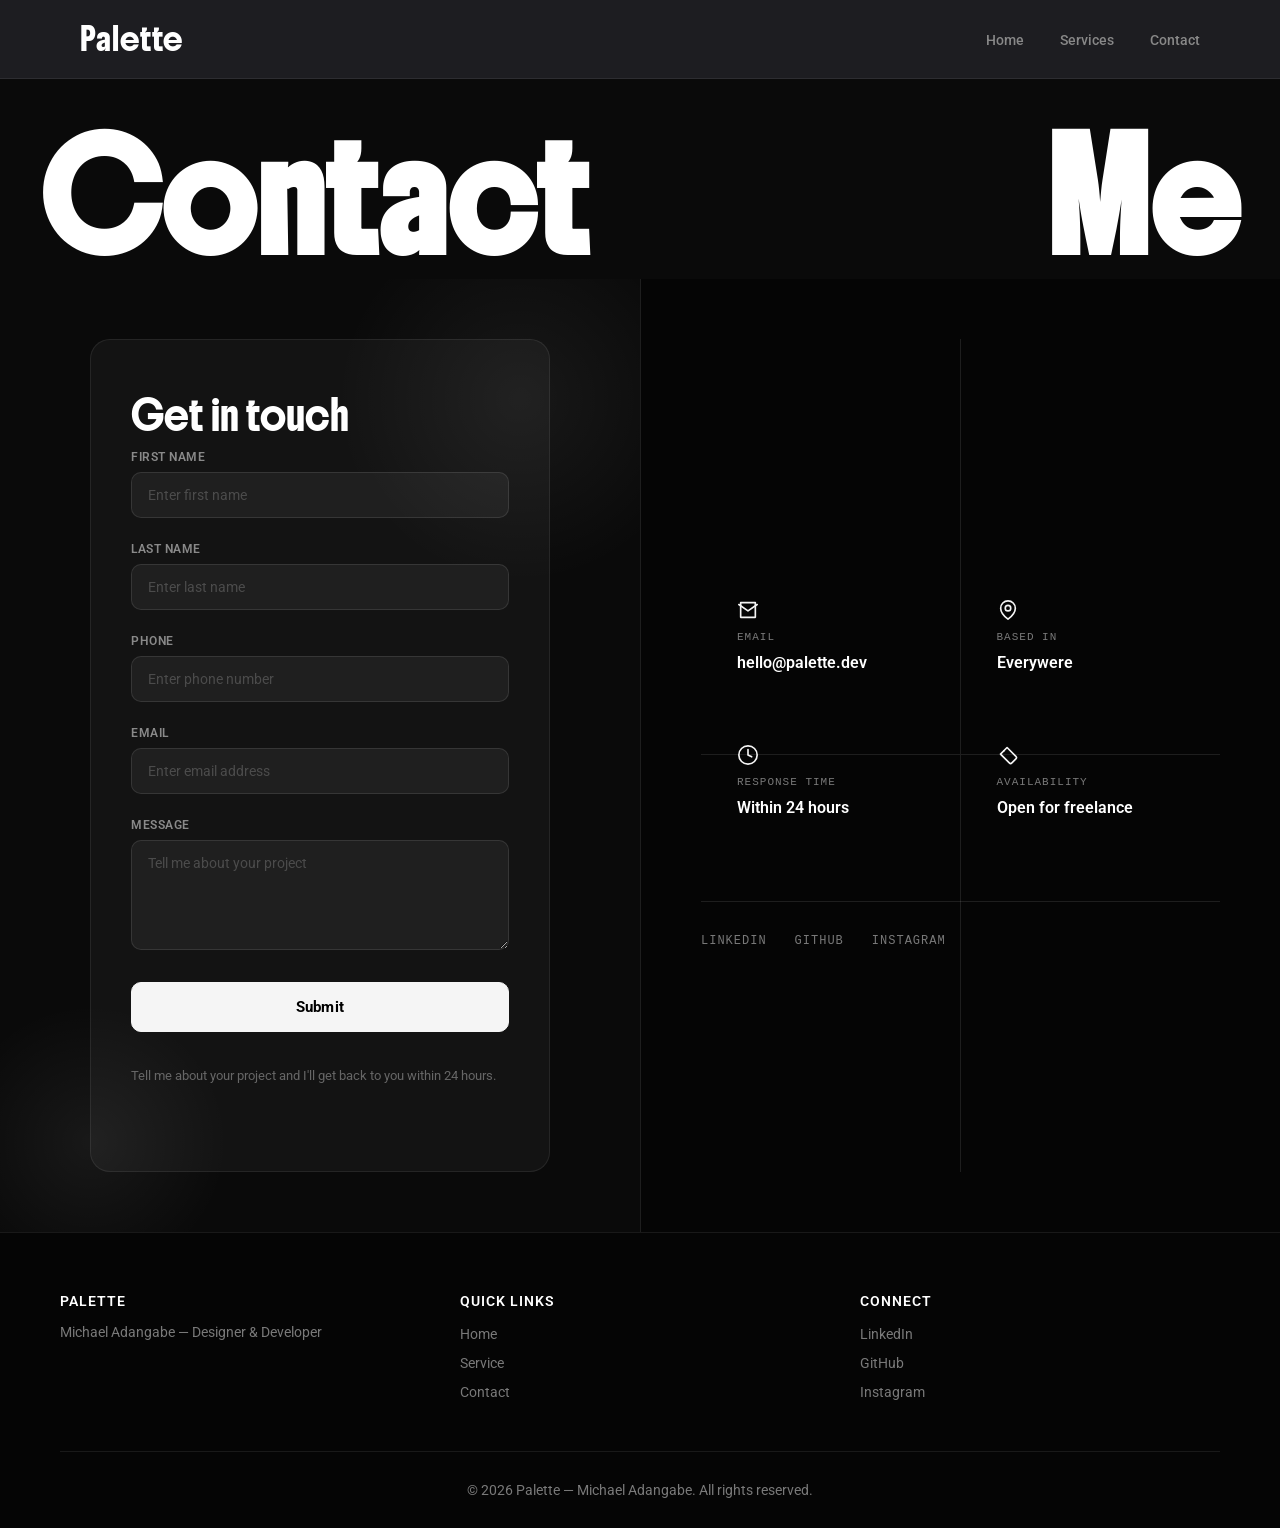
==== commit 58217552: "contact fall fix" ====
--- a/contact.html
+++ b/contact.html
@@ -116,7 +116,7 @@
                         <circle cx="12" cy="10" r="3"></circle>
                     </svg>
                     <span class="info-label">Based In</span>
-                    <span class="info-value">Accra, Ghana</span>
+                    <span class="info-value">Everywere</span>
                 </div>
                 <div class="info-item">
                     <svg width="22" height="22" viewBox="0 0 24 24" fill="none" stroke="currentColor" stroke-width="1.8" stroke-linecap="round" stroke-linejoin="round">
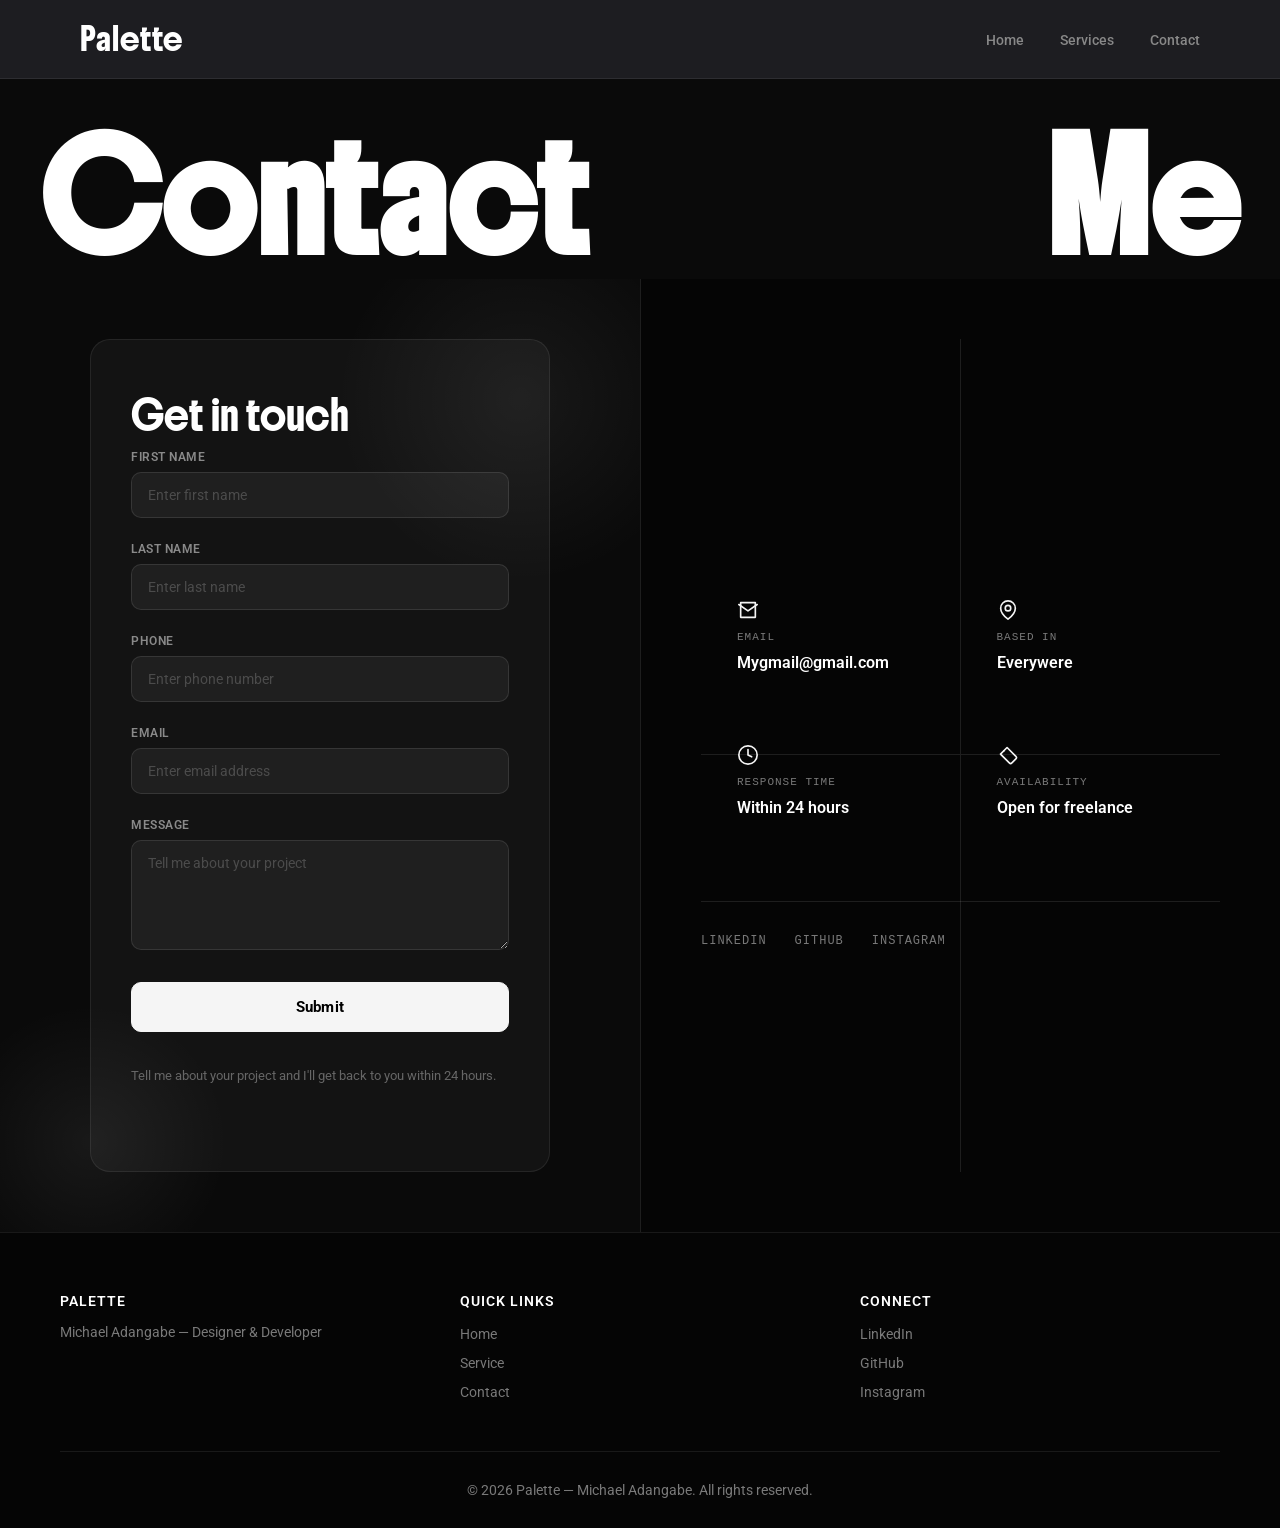
==== commit d2b50cf8: "contact" ====
--- a/contact.html
+++ b/contact.html
@@ -108,7 +108,7 @@
                         <path d="m22 6-10 7L2 6"></path>
                     </svg>
                     <span class="info-label">Email</span>
-                    <span class="info-value">hello@palette.dev</span>
+                    <span class="info-value">Mygmail@gmail.com</span>
                 </a>
                 <div class="info-item">
                     <svg width="22" height="22" viewBox="0 0 24 24" fill="none" stroke="currentColor" stroke-width="1.8" stroke-linecap="round" stroke-linejoin="round">
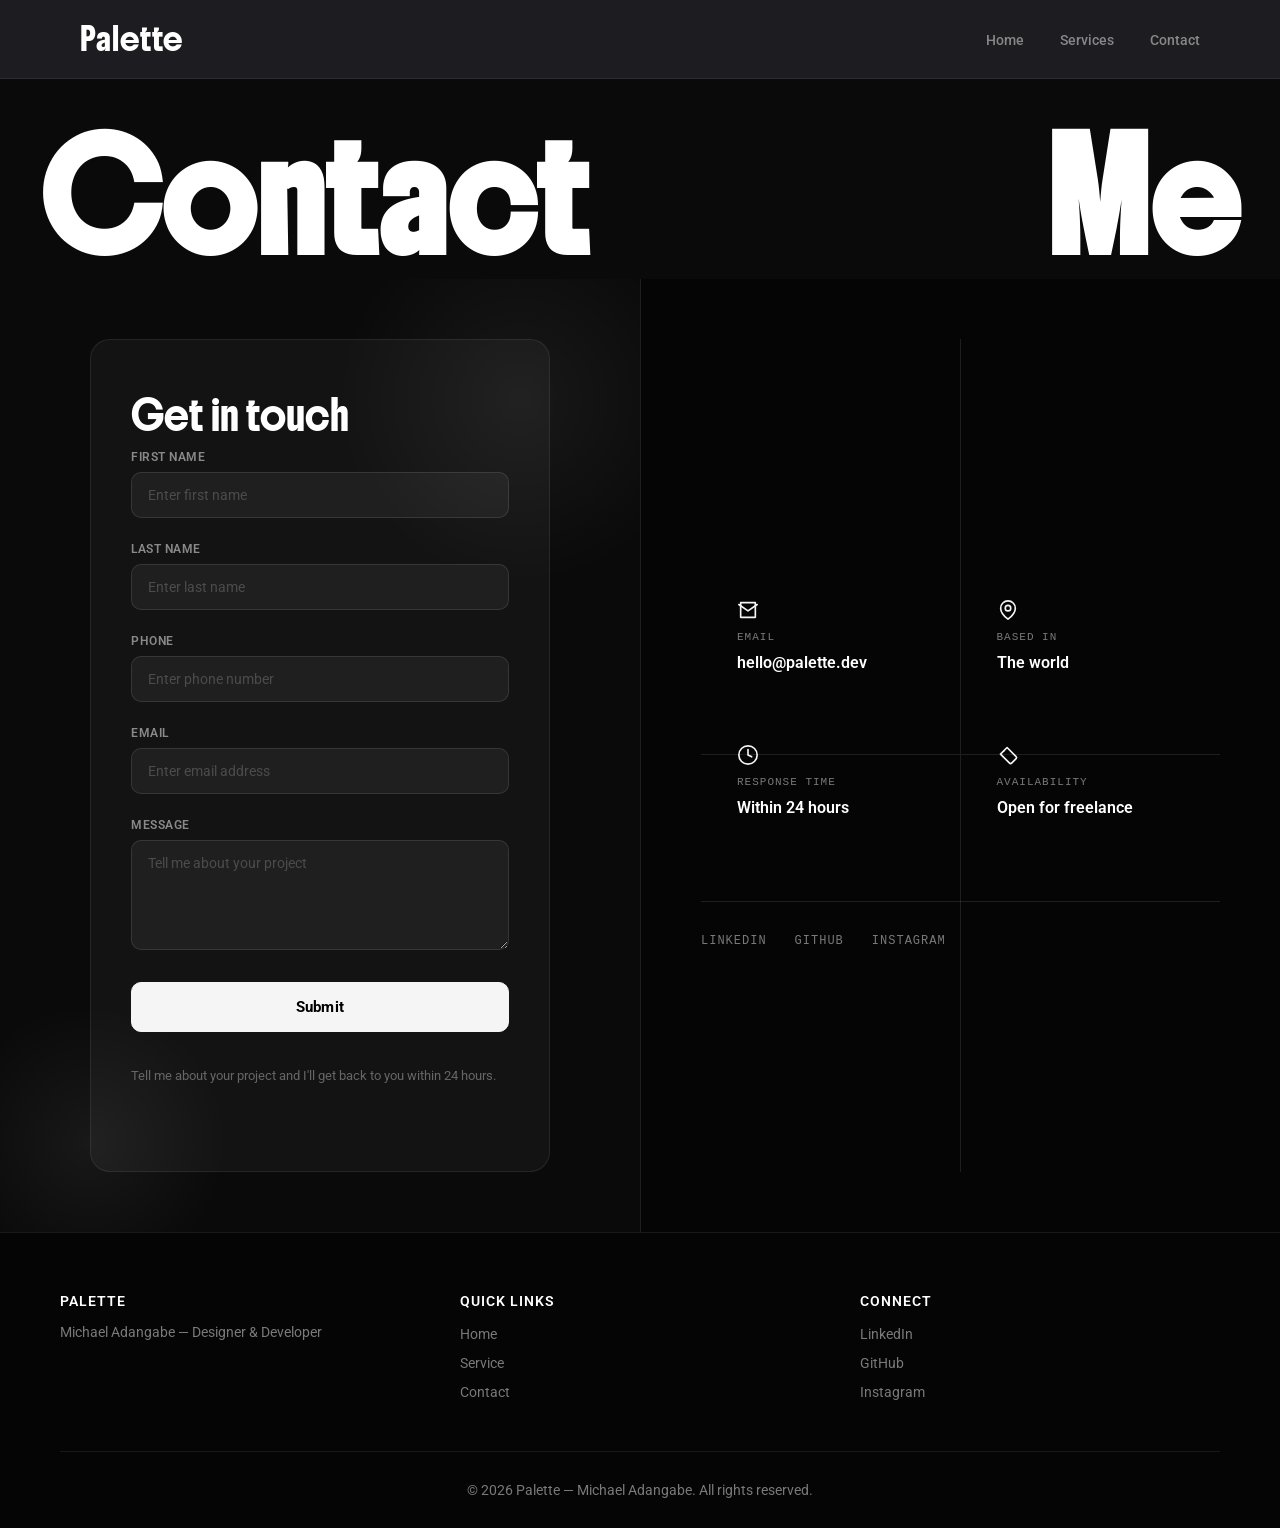
==== commit 6ac26ac4: "image and service hover fix" ====
--- a/contact.html
+++ b/contact.html
@@ -6,6 +6,9 @@
     <meta name="viewport" content="width=device-width, initial-scale=1.0">
     <title>Contact — Palette</title>
     <meta name="description" content="Get in touch with Mick Adan (Palette) — Designer & Developer.">
+    <link rel="icon" type="image/x-icon" href="favicon.ico">
+    <link rel="icon" type="image/png" sizes="32x32" href="favicon-32.png">
+    <link rel="apple-touch-icon" sizes="180x180" href="favicon-180.png">
     <link rel="stylesheet" href="contact.css">
     <link rel="stylesheet" href="animations.css">
     <link rel="preconnect" href="https://fonts.googleapis.com">
@@ -108,7 +111,7 @@
                         <path d="m22 6-10 7L2 6"></path>
                     </svg>
                     <span class="info-label">Email</span>
-                    <span class="info-value">Mygmail@gmail.com</span>
+                    <span class="info-value">hello@palette.dev</span>
                 </a>
                 <div class="info-item">
                     <svg width="22" height="22" viewBox="0 0 24 24" fill="none" stroke="currentColor" stroke-width="1.8" stroke-linecap="round" stroke-linejoin="round">
@@ -116,7 +119,7 @@
                         <circle cx="12" cy="10" r="3"></circle>
                     </svg>
                     <span class="info-label">Based In</span>
-                    <span class="info-value">Everywere</span>
+                    <span class="info-value">The world</span>
                 </div>
                 <div class="info-item">
                     <svg width="22" height="22" viewBox="0 0 24 24" fill="none" stroke="currentColor" stroke-width="1.8" stroke-linecap="round" stroke-linejoin="round">
